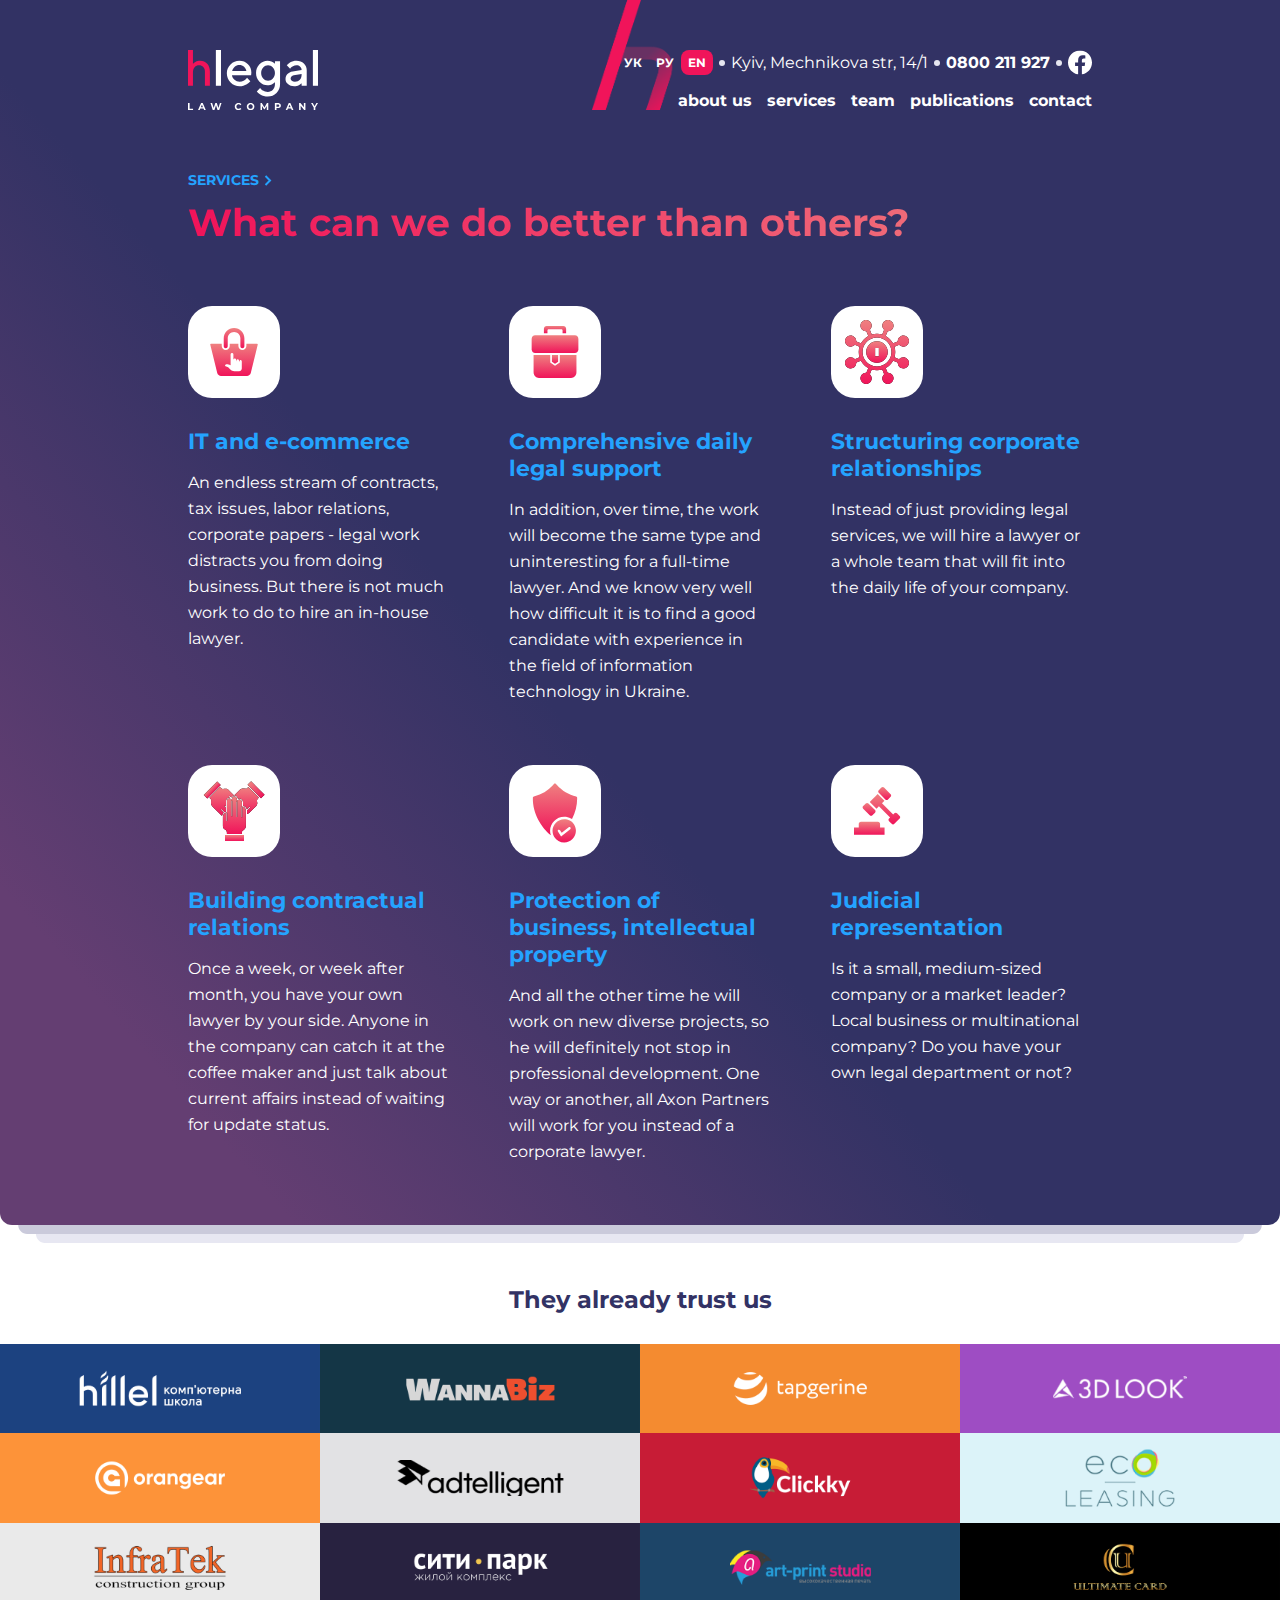
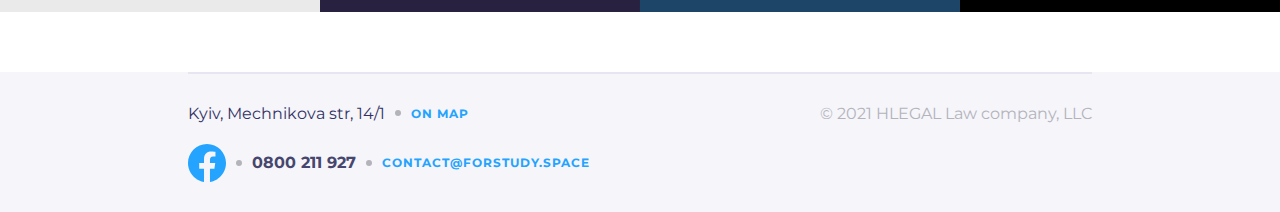
==== services.html @ c4af45c9 "Added services page" ====
<!DOCTYPE html>
<html lang="en">
	<head>
		<meta charset="UTF-8" />
		<meta name="viewport" content="width=device-width, initial-scale=1.0" />
		<title>Hlegal | Services</title>
		<link rel="stylesheet" href="./src/app.css" />
		<link rel="shortcut icon" href="./src/images/favicon.png" />
	</head>
	<body>
		<div class="bg-wrapper">
			<!-- Header section -->
			<div class="header">
				<div class="container">
					<div class="navbar">
						<a class="navbar__brand" href="./index.html">
							<img src="./src/images/logo.svg" alt="Logo hlegal" />
						</a>

						<div class="nav-info">
							<ul class="lang">
								<li class="lang__item">УК</li>
								<li class="lang__item">РУ</li>
								<li class="lang__item active">EN</li>
							</ul>
							<div class="dot"></div>
							<div class="address">
								<p class="address__item">Kyiv, Mechnikova str, 14/1</p>
							</div>
							<div class="dot"></div>
							<div class="phone">
								<p class="phone__item">0800 211 927</p>
							</div>
							<div class="dot"></div>
							<div class="socila">
								<a href="#">
									<img
										src="./src/images/facebook-header.svg"
										alt="Facebook icon"
									/>
								</a>
							</div>
						</div>

						<ul class="nav-menu">
							<li class="nav-menu__item">
								<a class="nav-menu__link" href="./index.html#about-us"
									>about us</a
								>
							</li>
							<li class="nav-menu__item">
								<a class="nav-menu__link" href="./services.html">services</a>
							</li>
							<li class="nav-menu__item">
								<a class="nav-menu__link" href="./index.html#team">team</a>
							</li>
							<li class="nav-menu__item">
								<a class="nav-menu__link" href="./index.html#publications"
									>publications</a
								>
							</li>
							<li class="nav-menu__item">
								<a class="nav-menu__link nav-menu__spec" href="#">contact</a>
							</li>
						</ul>

						<button class="navbar__hamburger">
							<img src="./src/images/hamburger.svg" alt="hamburger icon" />
						</button>
					</div>
				</div>
			</div>

			<!-- Services -->
			<div class="services">
				<div class="container">
					<a class="services__link" href="./services.html">Services</a>
					<h2 class="services__heading">What can we do better than others?</h2>
					<div class="flx-wrapper">
						<div class="flx-wrapper__item">
							<img
								class="flx-wrapper__img"
								src="./src/images/services-icon-1.svg"
								alt="Icon"
							/>
							<h3 class="flx-wrapper__heading">IT and e-commerce</h3>
							<p class="flx-wrapper__description">
								An endless stream of contracts, tax issues, labor relations,
								corporate papers - legal work distracts you from doing business.
								But there is not much work to do to hire an in-house lawyer.
							</p>
						</div>
						<div class="flx-wrapper__item">
							<img
								class="flx-wrapper__img"
								src="./src/images/services-icon-2.svg"
								alt="Icon"
							/>
							<h3 class="flx-wrapper__heading">
								Comprehensive daily legal support
							</h3>
							<p class="flx-wrapper__description">
								In addition, over time, the work will become the same type and
								uninteresting for a full-time lawyer. And we know very well how
								difficult it is to find a good candidate with experience in the
								field of information technology in Ukraine.
							</p>
						</div>
						<div class="flx-wrapper__item">
							<img
								class="flx-wrapper__img"
								src="./src/images/services-icon-3.svg"
								alt="Icon"
							/>
							<h3 class="flx-wrapper__heading">
								Structuring corporate relationships
							</h3>
							<p class="flx-wrapper__description">
								Instead of just providing legal services, we will hire a lawyer
								or a whole team that will fit into the daily life of your
								company.
							</p>
						</div>
						<div class="flx-wrapper__item">
							<img
								class="flx-wrapper__img"
								src="./src/images/services-icon-4.svg"
								alt="Icon"
							/>
							<h3 class="flx-wrapper__heading">
								Building contractual relations
							</h3>
							<p class="flx-wrapper__description">
								Once a week, or week after month, you have your own lawyer by
								your side. Anyone in the company can catch it at the coffee
								maker and just talk about current affairs instead of waiting for
								update status.
							</p>
						</div>
						<div class="flx-wrapper__item">
							<img
								class="flx-wrapper__img"
								src="./src/images/services-icon-5.svg"
								alt="Icon"
							/>
							<h3 class="flx-wrapper__heading">
								Protection of business, intellectual property
							</h3>
							<p class="flx-wrapper__description">
								And all the other time he will work on new diverse projects, so
								he will definitely not stop in professional development. One way
								or another, all Axon Partners will work for you instead of a
								corporate lawyer.
							</p>
						</div>
						<div class="flx-wrapper__item">
							<img
								class="flx-wrapper__img"
								src="./src/images/services-icon-6.svg"
								alt="Icon"
							/>
							<h3 class="flx-wrapper__heading">Judicial representation</h3>
							<p class="flx-wrapper__description">
								Is it a small, medium-sized company or a market leader? Local
								business or multinational company? Do you have your own legal
								department or not?
							</p>
						</div>
					</div>
				</div>
			</div>
		</div>

		<!-- Logos -->
		<div class="logos">
			<div class="container">
				<h2 class="logos__heading">They already trust us</h2>
				<div class="logos-wrapper">
					<img
						class="logos-wrapper__item"
						src="./src/images/logo-1.png"
						alt="logo"
					/>
					<img
						class="logos-wrapper__item"
						src="./src/images/logo-2.png"
						alt="logo"
					/>
					<img
						class="logos-wrapper__item"
						src="./src/images/logo-3.png"
						alt="logo"
					/>
					<img
						class="logos-wrapper__item"
						src="./src/images/logo-4.png"
						alt="logo"
					/>
					<img
						class="logos-wrapper__item"
						src="./src/images/logo-5.png"
						alt="logo"
					/>
					<img
						class="logos-wrapper__item"
						src="./src/images/logo-6.png"
						alt="logo"
					/>
					<img
						class="logos-wrapper__item"
						src="./src/images/logo-7.png"
						alt="logo"
					/>
					<img
						class="logos-wrapper__item"
						src="./src/images/logo-8.png"
						alt="logo"
					/>
					<img
						class="logos-wrapper__item"
						src="./src/images/logo-9.png"
						alt="logo"
					/>
					<img
						class="logos-wrapper__item"
						src="./src/images/logo-10.png"
						alt="logo"
					/>
					<img
						class="logos-wrapper__item"
						src="./src/images/logo-11.png"
						alt="logo"
					/>
					<img
						class="logos-wrapper__item"
						src="./src/images/logo-12.png"
						alt="logo"
					/>
				</div>
			</div>
		</div>

		<!-- Footer -->
		<div class="footer">
			<div class="container">
				<div class="footer-wrapper">
					<div class="footer-wrapper__info">
						<div class="footer-wrapper__item">
							<div class="address">Kyiv, Mechnikova str, 14/1</div>
							<div class="dot"></div>
							<a class="footer-wrapper__link" href="#">On map</a>
						</div>
						<div class="footer-wrapper__item">
							<a href="#">
								<img
									src="./src/images/footer-facebook.svg"
									alt="facebook icon"
								/>
							</a>
							<div class="dot"></div>
							<div class="phone">0800 211 927</div>
							<div class="dot"></div>
							<a class="footer-wrapper__link" href="#"
								>contact@forstudy.space</a
							>
						</div>
					</div>
					<div class="footer-wrapper__copyright">
						<p>© 2021 HLEGAL Law company, LLC</p>
					</div>
				</div>
			</div>
		</div>

		<!-- Popup -->
		<div class="popup">
			<div class="close">
				<img src="./src/images/close-popup.svg" alt="close icon" />
			</div>
			<h2 class="popup__heading">We would like to help you</h2>
			<form class="form">
				<input class="form__input" type="text" name="name" placeholder="Name" />
				<textarea
					class="form__textarea"
					name="message"
					placeholder="Message"
				></textarea>
				<label>
					<span>How to answer you?</span>
					<input
						class="form__input"
						type="number"
						name="phone"
						placeholder="Phone number"
					/>
				</label>
				<input
					class="form__input"
					type="email"
					name="email"
					placeholder="Email"
				/>
				<button class="form__button">Send message</button>
			</form>
		</div>
		<div class="overlay"></div>

		<script src="./src/js/scripts.js"></script>
	</body>
</html>
---- src/app.css ----
@import url("https://fonts.googleapis.com/css2?family=Montserrat:wght@400;700&display=swap");
* {
  box-sizing: border-box;
  margin: 0;
  padding: 0;
}

ul {
  list-style: none;
}

button {
  display: block;
  outline: none;
  cursor: pointer;
}

img {
  display: block;
}

html {
  scroll-behavior: smooth;
}

body {
  font-family: "Montserrat", sans-serif;
  color: #fff;
  font-weight: 400;
}

.bg-wrapper {
  position: relative;
  background: linear-gradient(229deg, #323264 11.93%, #323264 57.17%, #643e72 87.46%);
  border-radius: 0 0 12px 12px;
}
.bg-wrapper::after {
  position: absolute;
  left: 0;
  right: 0;
  bottom: -20px;
  content: "";
  height: 20px;
}
@media (min-width: 1920px) {
  .bg-wrapper::after {
    background: url("./images/bg-wrapper-1.svg") no-repeat;
    background-size: 100%;
  }
}
@media (max-width: 1920px) {
  .bg-wrapper::after {
    background: url("./images/bg-wrapper-1.svg") no-repeat;
    background-size: 100%;
  }
}
@media (max-width: 1440px) {
  .bg-wrapper::after {
    background: url("./images/bg-wrapper.svg") no-repeat;
    background-size: 100%;
  }
}
@media (max-width: 1024px) {
  .bg-wrapper::after {
    background: url("./images/bg-wrapper-2.svg") no-repeat;
    background-size: 100%;
  }
}
@media (max-width: 768px) {
  .bg-wrapper::after {
    background: url("./images/bg-wrapper-3.svg") no-repeat;
    background-size: 100% 100%;
  }
}

.container {
  padding: 0 20px;
  margin: 0 auto;
}

@media (min-width: 1920px) {
  .container {
    max-width: 1640px;
  }
}
@media (max-width: 1920px) {
  .container {
    max-width: 1360px;
  }
}
@media (max-width: 1440px) {
  .container {
    max-width: 944px;
  }
}
@media (max-width: 1024px) {
  .container {
    max-width: 688px;
  }
}
@media (max-width: 768px) {
  .container {
    max-width: 100%;
    padding: 0;
  }
}
.header {
  background: url("./images/hero-bg.png") no-repeat 50% 50%;
  background-size: auto 100%;
}
.header .navbar {
  padding-top: 50px;
}
.header .navbar .navbar__brand {
  float: left;
}
.header .navbar .nav-info {
  display: flex;
  justify-content: flex-end;
  align-items: center;
  margin-bottom: 16px;
}
.header .navbar .nav-info .dot {
  width: 6px;
  height: 6px;
  border-radius: 50%;
  background-color: #e6e6f0;
  margin: 0 6px;
}
.header .navbar .nav-info .lang {
  display: flex;
  align-items: center;
}
.header .navbar .nav-info .lang__item {
  padding: 5px 7px;
  font-size: 12px;
  font-weight: 700;
  cursor: pointer;
}
.header .navbar .nav-info .lang__item:hover {
  border-radius: 8px;
  background-color: #f0145a;
}
.header .navbar .nav-info .lang__item.active {
  border-radius: 8px;
  background-color: #f0145a;
}
.header .navbar .nav-info .address__item {
  font-size: 16px;
}
.header .navbar .nav-info .phone__item {
  font-weight: 700;
}
.header .navbar .nav-menu {
  display: flex;
  justify-content: flex-end;
  gap: 0 15px;
}
.header .navbar .nav-menu__link {
  font-size: 16px;
  text-decoration: none;
  color: #fff;
  font-weight: 700;
  transition: color 0.3s;
}
.header .navbar .nav-menu__link:hover {
  color: #f0145a;
}
.header .navbar .navbar__hamburger {
  display: none;
}
.header .content {
  padding-top: 261px;
  padding-bottom: 30px;
}
.header .content .content__heading {
  text-align: center;
  font-size: 38px;
  font-weight: 700;
  padding-bottom: 305px;
}
.header .content .content__btn {
  padding: 0;
  margin: 0 auto;
  width: 42px;
  height: 42px;
  border: none;
  background: url("./images/scroll-btn.svg") no-repeat;
}
.header .content .content__btn:hover {
  background: url("./images/scroll-btn-hover.svg") no-repeat;
}

@media (min-width: 1920px) {
  .header .content {
    padding-top: 361px;
  }
  .header .content .content__heading {
    padding-bottom: 405px;
  }
}
@media (max-width: 1024px) {
  .header .navbar {
    display: flex;
    flex-direction: column;
  }
  .header .navbar .navbar__brand {
    order: 2;
    float: none;
  }
  .header .navbar .nav-info {
    order: 1;
    justify-content: flex-start;
    margin-bottom: 30px;
  }
  .header .navbar .nav-info .address__item {
    color: #b3b3ba;
  }
  .header .navbar .nav-menu {
    order: 3;
    justify-content: flex-start;
    margin-top: 30px;
  }
  .header .content {
    padding-top: 269px;
  }
  .header .content .content__heading {
    padding-bottom: 417px;
  }
}
@media (max-width: 768px) {
  .header .navbar {
    padding-top: 0;
  }
  .header .navbar .nav-info {
    justify-content: space-between;
    padding: 10px 15px;
    background: rgba(245, 245, 250, 0.2);
    margin-bottom: 15px;
  }
  .header .navbar .nav-info .socila,
  .header .navbar .nav-info .dot,
  .header .navbar .nav-info .address {
    display: none;
  }
  .header .navbar .nav-menu {
    display: none;
    position: absolute;
    top: 70px;
    width: 100%;
    text-align: center;
    padding: 20px;
    background: linear-gradient(229deg, #323264 11.93%, #323264 57.17%, #643e72 87.46%);
    box-shadow: 0 8px 20px -10px #000;
  }
  .header .navbar .nav-menu__item {
    padding: 15px 0;
  }
  .header .navbar .nav-menu.active {
    display: block;
  }
  .header .navbar .navbar__brand {
    padding-left: 15px;
  }
  .header .navbar .navbar__brand img {
    width: 69px;
  }
  .header .navbar .navbar__hamburger {
    display: block;
    order: 3;
    background: transparent;
    padding: 0;
    border: none;
    width: -moz-fit-content;
    width: fit-content;
    position: absolute;
    top: 60px;
    right: 15px;
  }
  .header .content {
    padding-top: 129px;
    padding-left: 20px;
    padding-right: 20px;
  }
  .header .content .content__heading {
    padding-bottom: 159px;
  }
}
.popup {
  display: none;
  position: fixed;
  top: 50%;
  left: 50%;
  transform: translate(-50%, -50%);
  border-radius: 12px;
  background: #f5f5fa;
  box-shadow: 0px 15px 80px 0px rgba(40, 40, 86, 0.5);
  padding: 30px;
  width: 650px;
  z-index: 3;
}
.popup .close {
  position: absolute;
  top: 30px;
  right: 30px;
  cursor: pointer;
}
.popup .close:hover {
  background-color: #e6e6f0;
  border-radius: 8px;
}
.popup .popup__heading {
  font-size: 38px;
  font-weight: 700;
  background: linear-gradient(90deg, #f0145a 0.84%, #ef8080 99.96%);
  -webkit-background-clip: text;
          background-clip: text;
  -webkit-text-fill-color: transparent;
  margin-bottom: 30px;
}
@media (max-width: 768px) {
  .popup .popup__heading {
    font-size: 30px;
  }
}
.popup .form {
  width: 100%;
}
.popup .form__input, .popup .form__textarea {
  width: 100%;
  height: 56px;
  padding: 15px;
  border-radius: 8px;
  border: 1px solid #fff;
  background: #fff;
  color: #b3b3ba;
  outline: none;
  font-family: "Montserrat", sans-serif;
  margin-bottom: 15px;
}
.popup .form__textarea {
  height: 130px;
  resize: none;
  margin-bottom: 30px;
}
.popup .form label span {
  display: block;
  color: #b3b3ba;
  font-size: 14px;
  font-weight: 700;
  letter-spacing: 1px;
  text-transform: uppercase;
  margin-bottom: 15px;
}
.popup .form .form__button {
  width: 100%;
  height: 56px;
  border-radius: 12px;
  background: #24a3ff;
  box-shadow: 0px 0px 20px 0px rgba(36, 163, 255, 0.5);
  font-size: 16px;
  font-family: "Montserrat", sans-serif;
  font-weight: 700;
  color: #fff;
  border: none;
  margin-top: 15px;
}
.popup.active {
  display: block;
}

.overlay {
  display: none;
  position: fixed;
  width: 100%;
  height: 100%;
  opacity: 0.7;
  background: #323264;
  z-index: 2;
}
.overlay.active {
  display: block;
}

@media (max-width: 768px) {
  .popup {
    width: 375px;
  }
  .popup .popup__heading {
    font-size: 30px;
  }
}
.info {
  padding-top: 60px;
}
.info .tab {
  display: flex;
  align-items: center;
}
.info .tab__nav {
  width: 35%;
  padding-right: 60px;
  border-right: 4px solid rgba(255, 255, 255, 0.3);
}
.info .tab__nav .nav__item {
  margin-bottom: 30px;
}
.info .tab__nav .nav__item.active {
  background: linear-gradient(90deg, #ef8080 0.84%, #f0145a 99.96%);
  -webkit-background-clip: text;
          background-clip: text;
  -webkit-text-fill-color: transparent;
}
.info .tab__nav .nav__item:nth-last-child(1) {
  margin-bottom: 0;
}
.info .tab__nav .nav__link {
  display: block;
  text-decoration: none;
  color: #b3b3ba;
  text-align: right;
  font-size: 38px;
  font-weight: 700;
  cursor: pointer;
  transition: color 0.3s;
}
.info .tab__nav .nav__link:hover {
  color: #f0145a;
}
.info .tab__content {
  width: 65%;
  padding-left: 60px;
}
.info .tab__content .tab__item {
  display: none;
}
.info .tab__content .tab__item .tab__heading {
  font-size: 30px;
  font-weight: 700;
  margin-bottom: 30px;
}
.info .tab__content .tab__item .tab__description {
  font-size: 19px;
  line-height: 30px;
}
.info .tab__content .tab__item.active {
  display: block;
}

@media (max-width: 1440px) {
  .info .tab__nav {
    width: 50%;
  }
  .info .tab__content {
    width: 50%;
  }
}
@media (max-width: 1024px) {
  .info .tab {
    flex-direction: column;
  }
  .info .tab__nav {
    display: flex;
    gap: 0 30px;
    width: 100%;
    padding-right: 0;
    padding-bottom: 60px;
    border-right: none;
    border-bottom: 4px solid rgba(255, 255, 255, 0.3);
    overflow-x: auto;
  }
  .info .tab__nav::-webkit-scrollbar {
    display: none;
  }
  .info .tab__nav .nav__item {
    margin-bottom: 0;
  }
  .info .tab__nav .nav__link {
    text-align: center;
    white-space: nowrap;
  }
  .info .tab__content {
    width: 100%;
    padding-left: 0;
    padding-top: 60px;
  }
}
@media (max-width: 768px) {
  .info {
    padding-left: 30px;
    padding-right: 30px;
  }
  .info .tab__nav {
    padding-bottom: 30px;
  }
  .info .tab__nav .nav__link {
    font-size: 30px;
  }
  .info .tab__content {
    padding-top: 30px;
  }
  .info .tab__content .tab__item .tab__heading {
    font-size: 20px;
  }
}
.services {
  padding-top: 60px;
  padding-bottom: 60px;
}
.services__link {
  color: #24a3ff;
  text-decoration: none;
  font-size: 14px;
  text-transform: uppercase;
  font-weight: 700;
  background: url("./images/services-arrow.svg") no-repeat 100% 50%;
  padding-right: 15px;
  transition: color 0.3s;
}
.services__link:hover {
  color: #f0145a;
}
.services__heading {
  font-size: 38px;
  font-weight: 700;
  background: linear-gradient(90deg, #f0145a 0.84%, #ef8080 99.96%);
  -webkit-background-clip: text;
          background-clip: text;
  -webkit-text-fill-color: transparent;
  margin-top: 10px;
  margin-bottom: 60px;
}
@media (max-width: 768px) {
  .services__heading {
    font-size: 30px;
  }
}
.services .flx-wrapper {
  display: flex;
  flex-wrap: wrap;
  gap: 60px;
}
.services .flx-wrapper__item {
  width: calc(33.3333333333% - 40px);
}
.services .flx-wrapper__img {
  margin-bottom: 30px;
}
.services .flx-wrapper__heading {
  font-size: 22px;
  font-weight: 700;
  color: #24a3ff;
  margin-bottom: 15px;
}
.services .flx-wrapper__description {
  font-size: 16px;
  line-height: 26px;
}

@media (max-width: 1024px) {
  .services .flx-wrapper__item {
    width: calc(50% - 30px);
  }
}
@media (max-width: 768px) {
  .services {
    padding-left: 20px;
    padding-right: 20px;
  }
  .services__heading {
    font-size: 30px;
    margin-bottom: 30px;
  }
  .services .flx-wrapper__item {
    width: 100%;
  }
}
.team {
  padding-top: 60px;
  padding-bottom: 16px;
}
.team .slider {
  background-color: #f5f5fa;
  border-radius: 12px;
}
.team .slider .slick-dots {
  bottom: -46px;
}
.team .slider .slick-dots li button:before {
  font-size: 16px;
  opacity: 0.2;
  color: #24a3ff;
}
.team .slider .slick-dots li.slick-active button:before {
  opacity: 1;
}
.team .slider__item {
  display: flex;
  overflow: hidden;
  border-radius: 12px;
}
.team .slider__item .slider__img {
  width: 400px;
  height: 298px;
  -o-object-fit: cover;
     object-fit: cover;
}
.team .slider__item .slider__content {
  padding: 30px;
}
.team .slider__item .slider__content h4 {
  width: -moz-fit-content;
  width: fit-content;
  color: #24a3ff;
  background: url("./images/services-arrow.svg") no-repeat 100% 50%;
  text-transform: uppercase;
  padding-right: 15px;
  margin-bottom: 5px;
}
.team .slider__item .slider__content h3 {
  font-size: 38px;
  font-weight: 700;
  background: linear-gradient(90deg, #f0145a 0.84%, #ef8080 99.96%);
  -webkit-background-clip: text;
          background-clip: text;
  -webkit-text-fill-color: transparent;
  margin-bottom: 30px;
}
@media (max-width: 768px) {
  .team .slider__item .slider__content h3 {
    font-size: 30px;
  }
}
.team .slider__item .slider__content h5 {
  font-size: 16px;
  font-weight: 700;
  color: #b3b3ba;
  margin-bottom: 6px;
}
.team .slider__item .slider__content h6 {
  font-size: 14px;
  color: #b3b3ba;
  font-weight: 400;
}

@media (max-width: 1440px) {
  .team .slider__item .slider__img {
    height: 528px;
  }
}
@media (max-width: 1024px) {
  .team .slider__item {
    flex-direction: column;
  }
  .team .slider__item .slider__img {
    width: 100%;
    height: auto;
  }
}
@media (max-width: 768px) {
  .team {
    padding-left: 30px;
    padding-right: 30px;
  }
  .team .slider__item .slider__content {
    padding: 30px;
  }
  .team .slider__item .slider__content h4 {
    font-size: 14px;
  }
  .team .slider__item .slider__content h3 {
    font-size: 30px;
  }
}
.logos {
  padding-top: 60px;
  padding-bottom: 60px;
}
.logos__heading {
  color: #323264;
  text-align: center;
  margin-bottom: 30px;
}
.logos .logos-wrapper {
  display: flex;
  flex-wrap: wrap;
  border-radius: 12px;
  overflow: hidden;
}
.logos .logos-wrapper__item {
  width: 25%;
}

@media (max-width: 1440px) {
  .logos .logos-wrapper {
    border-radius: 0;
  }
  .logos .container {
    max-width: 100%;
    padding: 0;
  }
}
@media (max-width: 1024px) {
  .logos .logos-wrapper__item {
    width: 33.3333333333%;
  }
}
@media (max-width: 768px) {
  .logos {
    padding-bottom: 0;
  }
  .logos .logos-wrapper__item {
    width: 100%;
  }
}
.publications {
  background-color: #f5f5fa;
  padding-top: 30px;
  padding-bottom: 30px;
}
.publications__link {
  text-decoration: none;
  color: #24a3ff;
  font-size: 14px;
  font-weight: 700;
  letter-spacing: 1px;
  text-transform: uppercase;
  background: url("./images/services-arrow.svg") no-repeat 100% 50%;
  padding-right: 15px;
  margin-bottom: 10px;
  transition: color 0.3s;
}
.publications__link:hover {
  color: #f0145a;
}
.publications__heading {
  font-size: 38px;
  font-weight: 700;
  background: linear-gradient(90deg, #f0145a 0.84%, #ef8080 99.96%);
  -webkit-background-clip: text;
          background-clip: text;
  -webkit-text-fill-color: transparent;
  margin-bottom: 30px;
}
@media (max-width: 768px) {
  .publications__heading {
    font-size: 30px;
  }
}
.publications .posts {
  display: flex;
  flex-wrap: wrap;
  gap: 30px;
}
.publications .posts__item {
  width: calc(33.3333333333% - 20px);
  background-color: #fff;
  border-radius: 8px;
  text-decoration: none;
  overflow: hidden;
}
.publications .posts__item img {
  width: 100%;
}
.publications .posts__content {
  padding: 30px;
}
.publications .posts__title {
  font-size: 16px;
  font-weight: 700;
  color: #24a3ff;
  margin-bottom: 15px;
}
.publications .posts__date {
  color: #b3b3ba;
  font-size: 12px;
  font-weight: 700;
  letter-spacing: 1px;
  text-transform: uppercase;
  padding-bottom: 15px;
  border-bottom: 4px solid #f5f5fa;
}
.publications .posts__description {
  color: #000;
  font-size: 14px;
  line-height: 22px;
  padding-top: 15px;
}

@media (max-width: 1024px) {
  .publications .posts__item {
    width: calc(50% - 15px);
  }
  .publications .posts__item:nth-last-child(1) {
    width: 100%;
  }
}
@media (max-width: 768px) {
  .publications {
    padding-left: 30px;
    padding-right: 30px;
  }
  .publications__heading {
    font-size: 30px;
  }
  .publications .posts__item {
    width: 100%;
  }
  .publications .posts__item:nth-last-child(1) {
    width: 100%;
  }
}
.footer {
  background-color: #f5f5fa;
}
.footer .footer-wrapper {
  padding-top: 30px;
  padding-bottom: 30px;
  border-top: 2px solid #e6e6f0;
  display: flex;
  justify-content: space-between;
}
.footer .footer-wrapper__info .footer-wrapper__item {
  display: flex;
  align-items: center;
  margin-bottom: 21px;
}
.footer .footer-wrapper__info .footer-wrapper__item .dot {
  width: 6px;
  height: 6px;
  border-radius: 50%;
  background-color: #b3b3ba;
  margin: 0 10px;
}
.footer .footer-wrapper__info .footer-wrapper__item .address {
  font-size: 16px;
  color: #323264;
}
.footer .footer-wrapper__info .footer-wrapper__item .phone {
  font-size: 16px;
  color: #46466e;
  font-weight: 700;
}
.footer .footer-wrapper__info .footer-wrapper__item .footer-wrapper__link {
  text-decoration: none;
  font-size: 12px;
  font-weight: 700;
  color: #24a3ff;
  letter-spacing: 1px;
  text-transform: uppercase;
  transition: color 0.3s;
}
.footer .footer-wrapper__info .footer-wrapper__item .footer-wrapper__link:hover {
  color: #f0145a;
}
.footer .footer-wrapper__info .footer-wrapper__item:nth-last-child(1) {
  margin-bottom: 0;
}
.footer .footer-wrapper__copyright p {
  font-size: 16px;
  color: #b3b3ba;
}

@media (max-width: 768px) {
  .footer {
    padding-left: 30px;
    padding-right: 30px;
  }
  .footer .footer-wrapper {
    flex-direction: column;
  }
  .footer .footer-wrapper__info .footer-wrapper__item {
    flex-direction: column;
  }
  .footer .footer-wrapper__info .footer-wrapper__item .address {
    margin-bottom: 10px;
  }
  .footer .footer-wrapper__info .footer-wrapper__item .phone {
    margin-top: 10px;
    margin-bottom: 10px;
  }
  .footer .footer-wrapper__info .footer-wrapper__item .dot {
    display: none;
  }
  .footer .footer-wrapper__info .footer-wrapper__item:nth-last-child(1) {
    margin-bottom: 30px;
  }
  .footer .footer-wrapper__copyright p {
    text-align: center;
  }
}/*# sourceMappingURL=app.css.map */
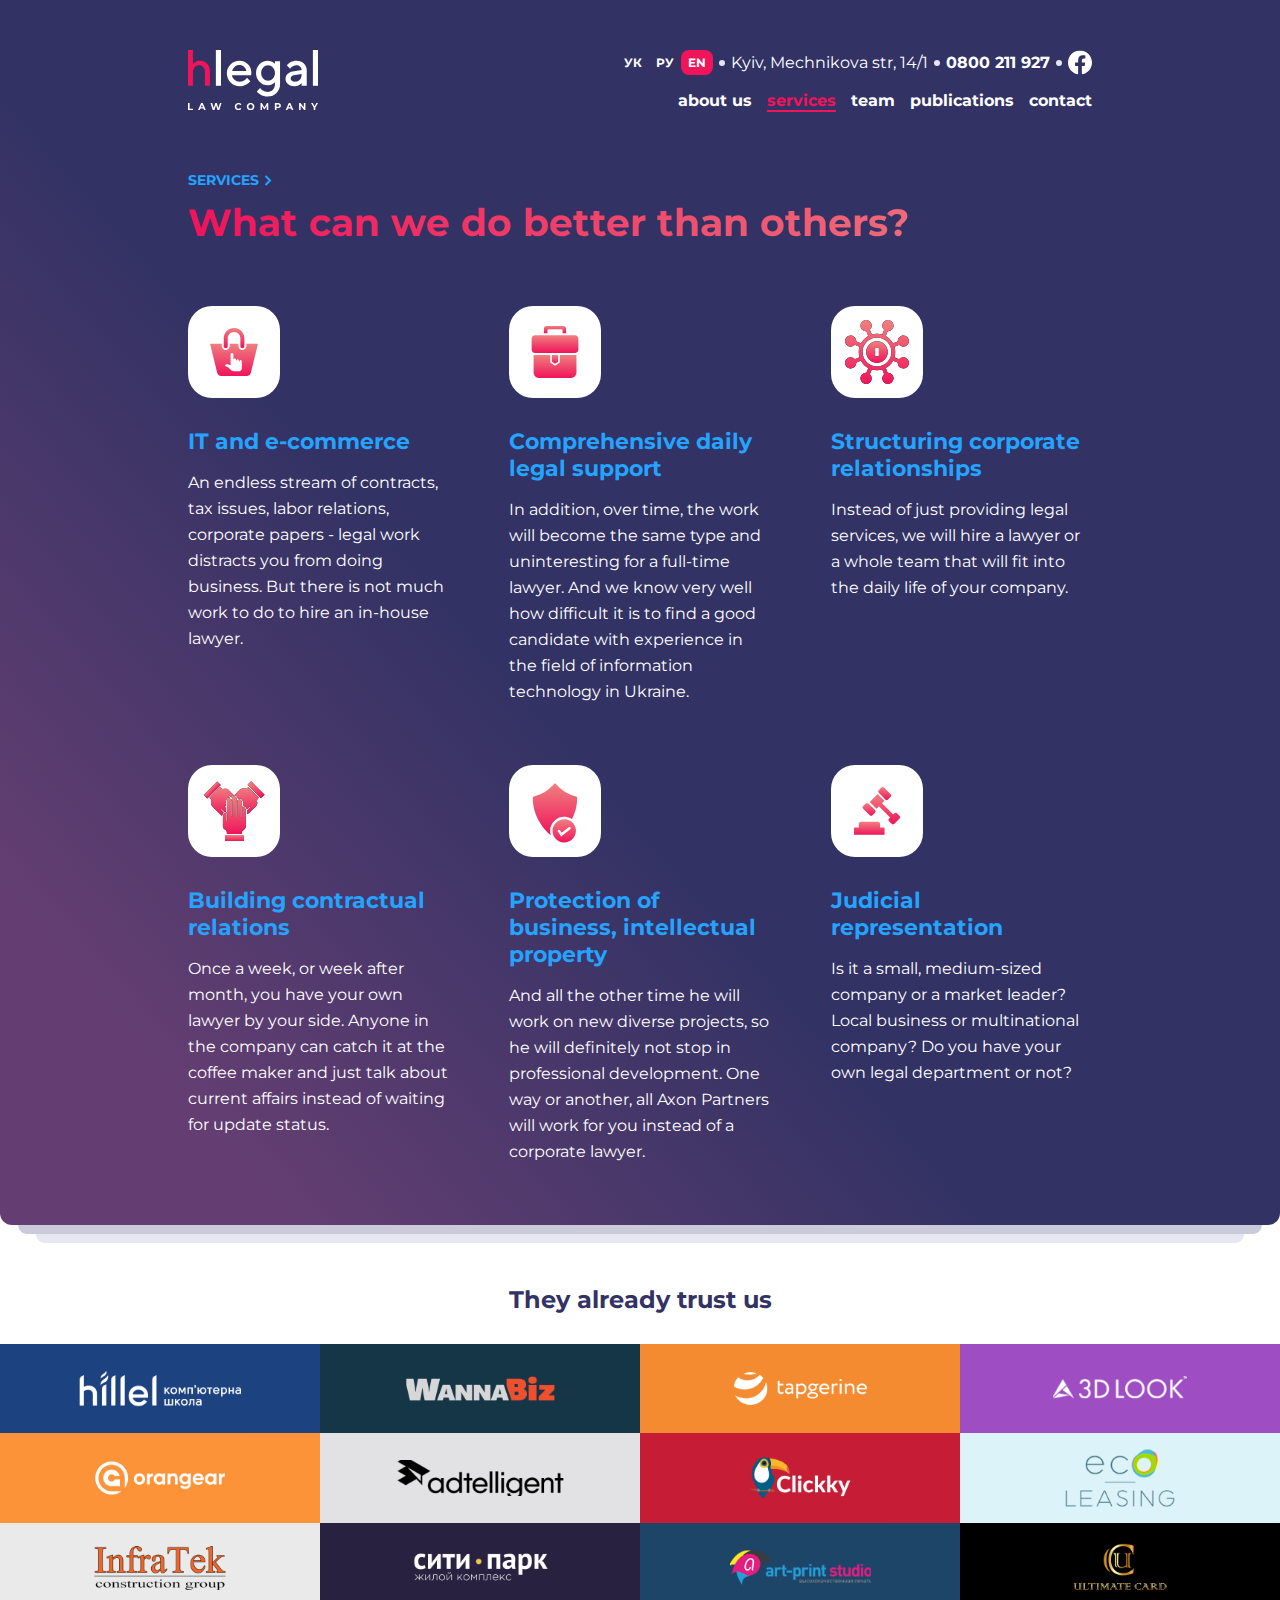
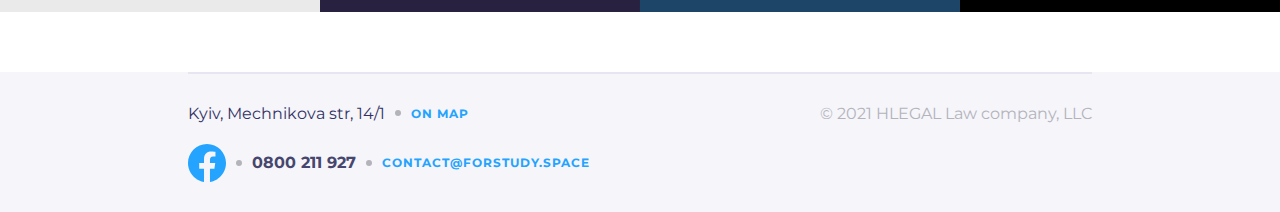
==== commit 9b3c4234: "Added active link" ====
--- a/services.html
+++ b/services.html
@@ -10,7 +10,7 @@
 	<body>
 		<div class="bg-wrapper">
 			<!-- Header section -->
-			<div class="header">
+			<div class="header remove-logo">
 				<div class="container">
 					<div class="navbar">
 						<a class="navbar__brand" href="./index.html">
@@ -49,7 +49,9 @@
 								>
 							</li>
 							<li class="nav-menu__item">
-								<a class="nav-menu__link" href="./services.html">services</a>
+								<a class="nav-menu__link active" href="./services.html"
+									>services</a
+								>
 							</li>
 							<li class="nav-menu__item">
 								<a class="nav-menu__link" href="./index.html#team">team</a>
--- a/src/app.css
+++ b/src/app.css
@@ -108,6 +108,9 @@
   background: url("./images/hero-bg.png") no-repeat 50% 50%;
   background-size: auto 100%;
 }
+.header.remove-logo {
+  background: transparent;
+}
 .header .navbar {
   padding-top: 50px;
 }
@@ -165,6 +168,11 @@
 }
 .header .navbar .nav-menu__link:hover {
   color: #f0145a;
+  border-bottom: 2px solid #f0145a;
+}
+.header .navbar .nav-menu__link.active {
+  color: #f0145a;
+  border-bottom: 2px solid #f0145a;
 }
 .header .navbar .navbar__hamburger {
   display: none;
